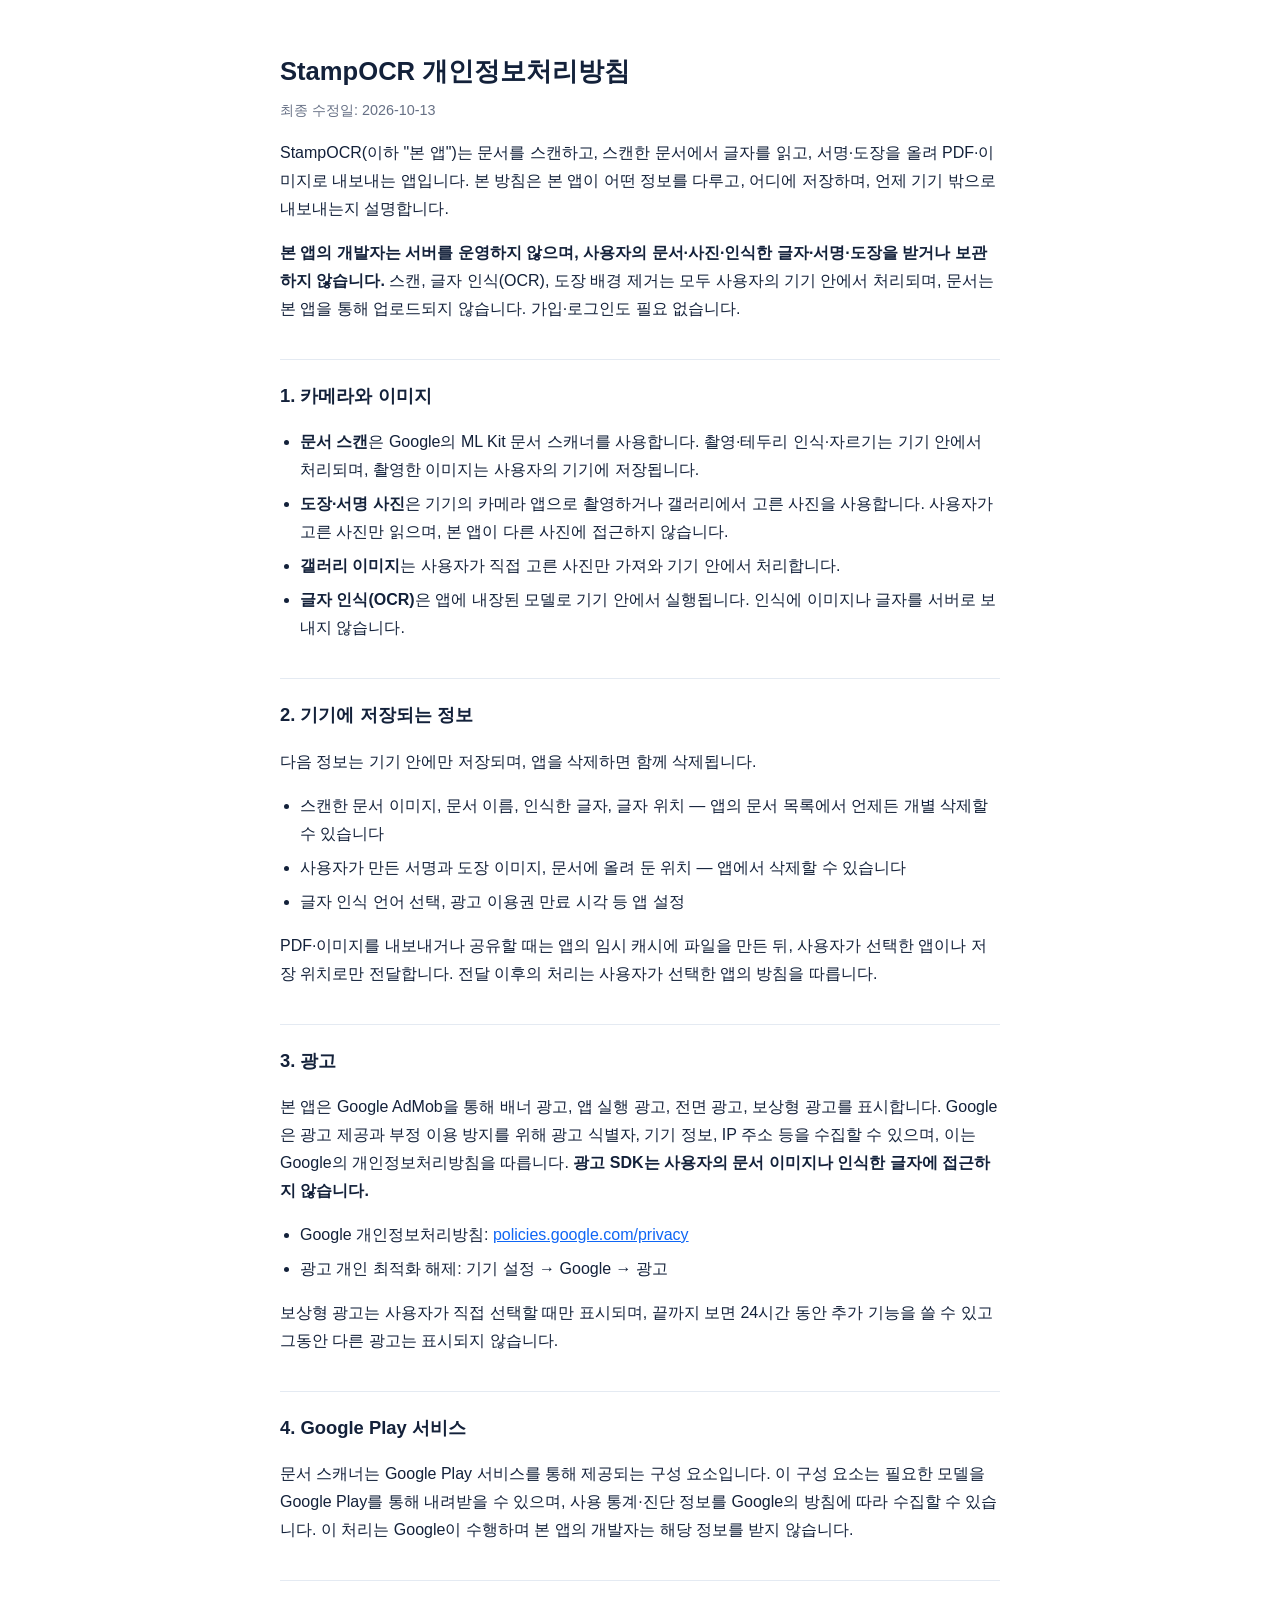
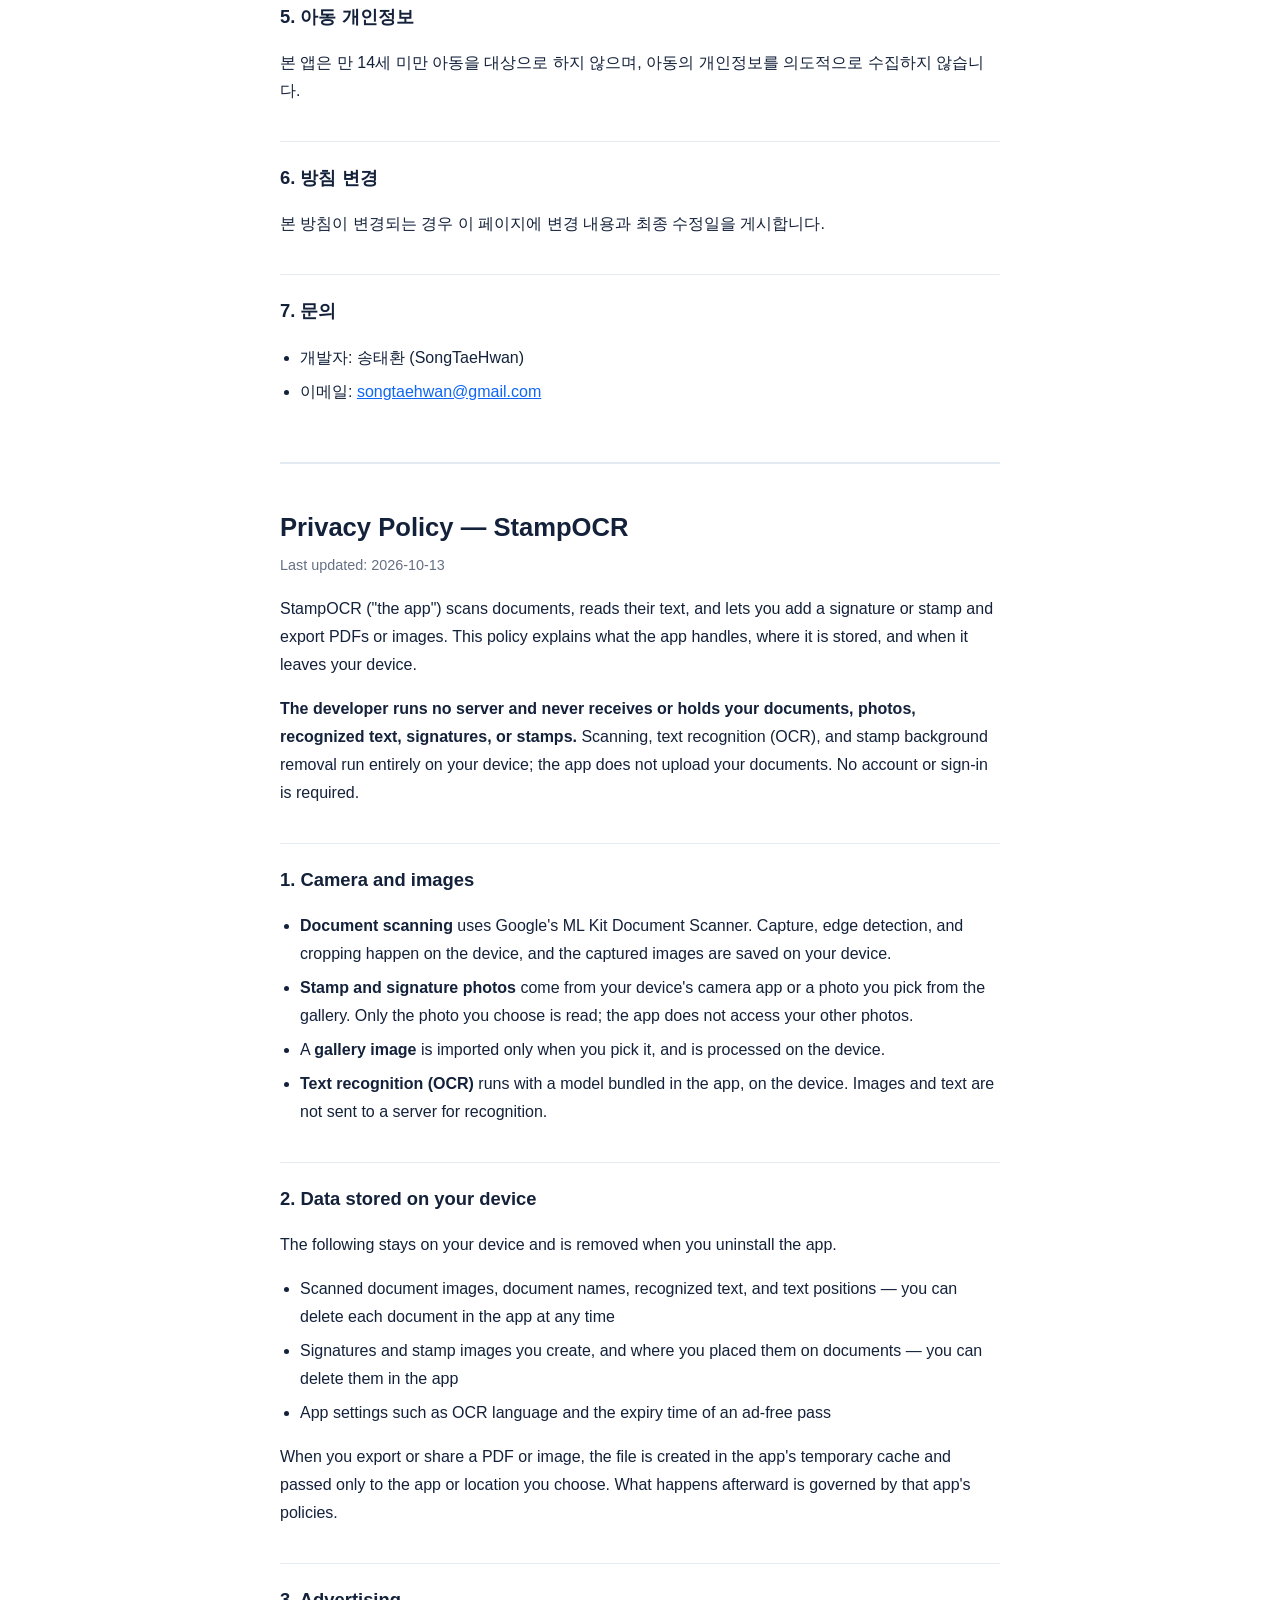
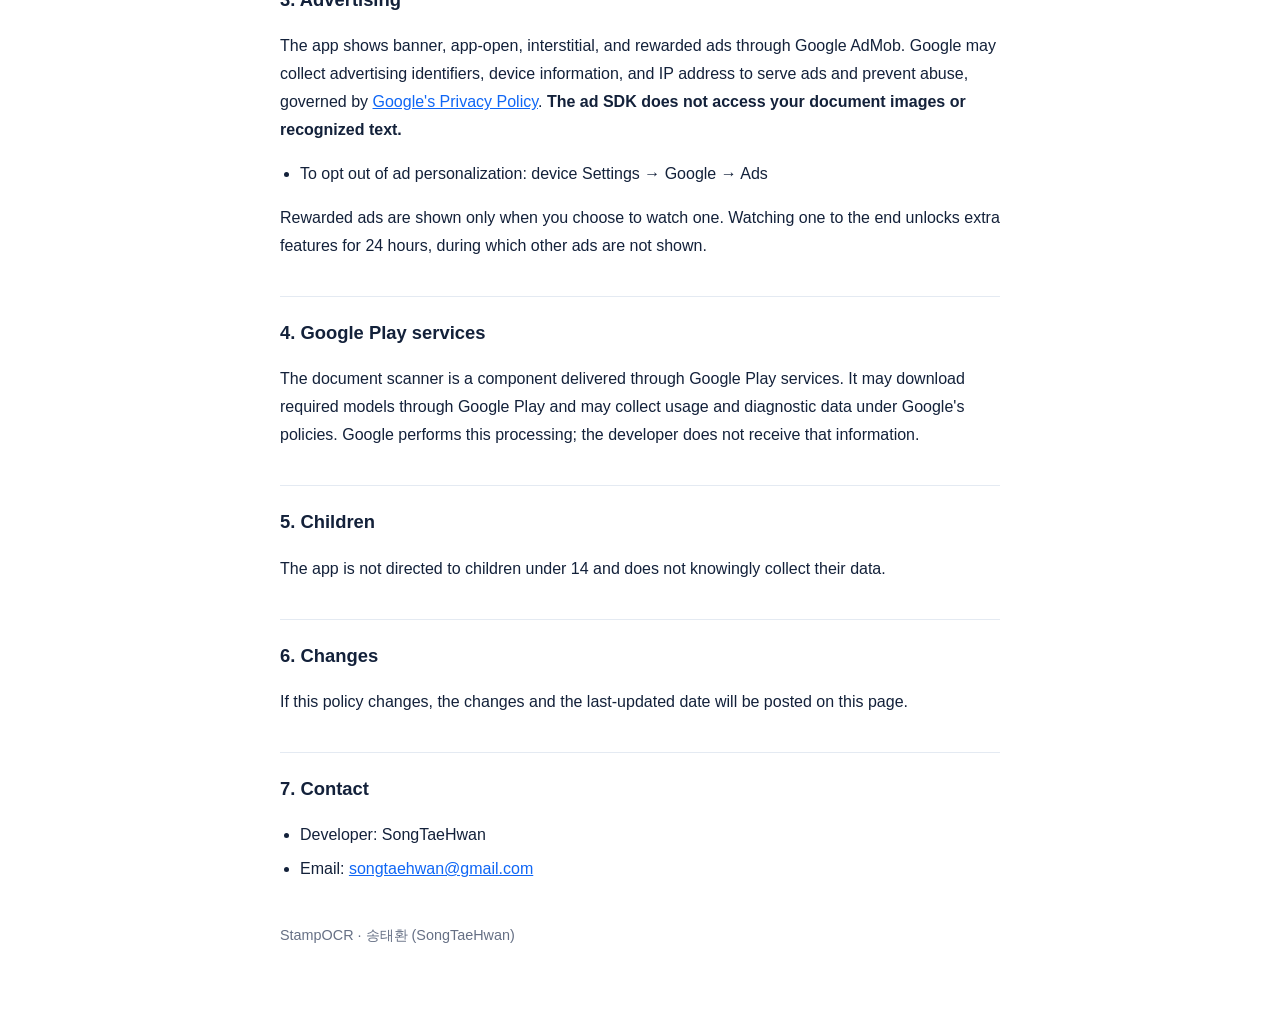
==== privacy.html @ e19a5605 "Add StampOCR public pages: index, privacy policy, stylesheet, Pages deploy workflow Co-Authored-By: " ====
<!DOCTYPE html>
<!-- 현재 앱(v0.9.x) 기능 기준. 인앱 결제(광고 제거), Google Drive 백업, OCR 추가 언어 내려받기 등을 앱에 넣으면 해당 항목을 추가하고 최종 수정일을 고칠 것. -->
<html lang="ko">
<head>
<meta charset="utf-8">
<meta name="viewport" content="width=device-width, initial-scale=1">
<title>StampOCR · 개인정보처리방침</title>
<style>
  :root { color-scheme: light; }
  body {
    margin: 0 auto; padding: 32px 20px 64px; max-width: 720px;
    font-family: -apple-system, "Segoe UI", "Noto Sans KR", sans-serif;
    line-height: 1.75; color: #13213a; background: #fff;
  }
  h1 { font-size: 1.6rem; margin-bottom: 4px; }
  h2 { font-size: 1.15rem; margin-top: 36px; border-top: 1px solid #e4eaf2; padding-top: 20px; }
  .updated { color: #667085; font-size: .9rem; margin-top: 0; }
  ul { padding-left: 20px; }
  li { margin: 6px 0; }
  a { color: #0f66f5; }
  .lang { margin-top: 56px; border-top: 2px solid #e4eaf2; padding-top: 24px; }
  footer { margin-top: 40px; color: #667085; font-size: .9rem; }
</style>
</head>
<body>

<h1>StampOCR 개인정보처리방침</h1>
<p class="updated">최종 수정일: 2026-10-13</p>

<p>
  StampOCR(이하 &quot;본 앱&quot;)는 문서를 스캔하고, 스캔한 문서에서 글자를 읽고, 서명·도장을 올려
  PDF·이미지로 내보내는 앱입니다. 본 방침은 본 앱이 어떤 정보를 다루고, 어디에 저장하며,
  언제 기기 밖으로 내보내는지 설명합니다.
</p>

<p>
  <strong>본 앱의 개발자는 서버를 운영하지 않으며, 사용자의 문서·사진·인식한 글자·서명·도장을 받거나 보관하지 않습니다.</strong>
  스캔, 글자 인식(OCR), 도장 배경 제거는 모두 사용자의 기기 안에서 처리되며, 문서는 본 앱을 통해 업로드되지 않습니다.
  가입·로그인도 필요 없습니다.
</p>

<h2>1. 카메라와 이미지</h2>
<ul>
  <li>
    <strong>문서 스캔</strong>은 Google의 ML Kit 문서 스캐너를 사용합니다. 촬영·테두리 인식·자르기는
    기기 안에서 처리되며, 촬영한 이미지는 사용자의 기기에 저장됩니다.
  </li>
  <li>
    <strong>도장·서명 사진</strong>은 기기의 카메라 앱으로 촬영하거나 갤러리에서 고른 사진을 사용합니다.
    사용자가 고른 사진만 읽으며, 본 앱이 다른 사진에 접근하지 않습니다.
  </li>
  <li>
    <strong>갤러리 이미지</strong>는 사용자가 직접 고른 사진만 가져와 기기 안에서 처리합니다.
  </li>
  <li>
    <strong>글자 인식(OCR)</strong>은 앱에 내장된 모델로 기기 안에서 실행됩니다.
    인식에 이미지나 글자를 서버로 보내지 않습니다.
  </li>
</ul>

<h2>2. 기기에 저장되는 정보</h2>
<p>다음 정보는 기기 안에만 저장되며, 앱을 삭제하면 함께 삭제됩니다.</p>
<ul>
  <li>스캔한 문서 이미지, 문서 이름, 인식한 글자, 글자 위치 — 앱의 문서 목록에서 언제든 개별 삭제할 수 있습니다</li>
  <li>사용자가 만든 서명과 도장 이미지, 문서에 올려 둔 위치 — 앱에서 삭제할 수 있습니다</li>
  <li>글자 인식 언어 선택, 광고 이용권 만료 시각 등 앱 설정</li>
</ul>
<p>
  PDF·이미지를 내보내거나 공유할 때는 앱의 임시 캐시에 파일을 만든 뒤, 사용자가 선택한 앱이나 저장 위치로만
  전달합니다. 전달 이후의 처리는 사용자가 선택한 앱의 방침을 따릅니다.
</p>

<h2>3. 광고</h2>
<p>
  본 앱은 Google AdMob을 통해 배너 광고, 앱 실행 광고, 전면 광고, 보상형 광고를 표시합니다.
  Google은 광고 제공과 부정 이용 방지를 위해 광고 식별자, 기기 정보, IP 주소 등을 수집할 수 있으며,
  이는 Google의 개인정보처리방침을 따릅니다. <strong>광고 SDK는 사용자의 문서 이미지나 인식한 글자에 접근하지 않습니다.</strong>
</p>
<ul>
  <li>Google 개인정보처리방침: <a href="https://policies.google.com/privacy">policies.google.com/privacy</a></li>
  <li>광고 개인 최적화 해제: 기기 설정 → Google → 광고</li>
</ul>
<p>
  보상형 광고는 사용자가 직접 선택할 때만 표시되며, 끝까지 보면 24시간 동안 추가 기능을 쓸 수 있고
  그동안 다른 광고는 표시되지 않습니다.
</p>

<h2>4. Google Play 서비스</h2>
<p>
  문서 스캐너는 Google Play 서비스를 통해 제공되는 구성 요소입니다. 이 구성 요소는 필요한 모델을 Google Play를 통해
  내려받을 수 있으며, 사용 통계·진단 정보를 Google의 방침에 따라 수집할 수 있습니다.
  이 처리는 Google이 수행하며 본 앱의 개발자는 해당 정보를 받지 않습니다.
</p>

<h2>5. 아동 개인정보</h2>
<p>
  본 앱은 만 14세 미만 아동을 대상으로 하지 않으며, 아동의 개인정보를 의도적으로 수집하지 않습니다.
</p>

<h2>6. 방침 변경</h2>
<p>본 방침이 변경되는 경우 이 페이지에 변경 내용과 최종 수정일을 게시합니다.</p>

<h2>7. 문의</h2>
<ul>
  <li>개발자: 송태환 (SongTaeHwan)</li>
  <li>이메일: <a href="mailto:songtaehwan@gmail.com">songtaehwan@gmail.com</a></li>
</ul>

<div class="lang" lang="en">
  <h1>Privacy Policy — StampOCR</h1>
  <p class="updated">Last updated: 2026-10-13</p>

  <p>
    StampOCR (&quot;the app&quot;) scans documents, reads their text, and lets you add a signature
    or stamp and export PDFs or images. This policy explains what the app handles, where it is stored,
    and when it leaves your device.
  </p>

  <p>
    <strong>The developer runs no server and never receives or holds your documents, photos, recognized text, signatures, or stamps.</strong>
    Scanning, text recognition (OCR), and stamp background removal run entirely on your device; the app does not
    upload your documents. No account or sign-in is required.
  </p>

  <h2>1. Camera and images</h2>
  <ul>
    <li>
      <strong>Document scanning</strong> uses Google&#39;s ML Kit Document Scanner. Capture, edge detection,
      and cropping happen on the device, and the captured images are saved on your device.
    </li>
    <li>
      <strong>Stamp and signature photos</strong> come from your device&#39;s camera app or a photo you pick from the gallery.
      Only the photo you choose is read; the app does not access your other photos.
    </li>
    <li>
      A <strong>gallery image</strong> is imported only when you pick it, and is processed on the device.
    </li>
    <li>
      <strong>Text recognition (OCR)</strong> runs with a model bundled in the app, on the device.
      Images and text are not sent to a server for recognition.
    </li>
  </ul>

  <h2>2. Data stored on your device</h2>
  <p>The following stays on your device and is removed when you uninstall the app.</p>
  <ul>
    <li>Scanned document images, document names, recognized text, and text positions — you can delete each document in the app at any time</li>
    <li>Signatures and stamp images you create, and where you placed them on documents — you can delete them in the app</li>
    <li>App settings such as OCR language and the expiry time of an ad-free pass</li>
  </ul>
  <p>
    When you export or share a PDF or image, the file is created in the app&#39;s temporary cache and passed only to
    the app or location you choose. What happens afterward is governed by that app&#39;s policies.
  </p>

  <h2>3. Advertising</h2>
  <p>
    The app shows banner, app-open, interstitial, and rewarded ads through Google AdMob. Google may collect
    advertising identifiers, device information, and IP address to serve ads and prevent abuse, governed by
    <a href="https://policies.google.com/privacy">Google&#39;s Privacy Policy</a>.
    <strong>The ad SDK does not access your document images or recognized text.</strong>
  </p>
  <ul>
    <li>To opt out of ad personalization: device Settings → Google → Ads</li>
  </ul>
  <p>
    Rewarded ads are shown only when you choose to watch one. Watching one to the end unlocks extra features
    for 24 hours, during which other ads are not shown.
  </p>

  <h2>4. Google Play services</h2>
  <p>
    The document scanner is a component delivered through Google Play services. It may download required models
    through Google Play and may collect usage and diagnostic data under Google&#39;s policies.
    Google performs this processing; the developer does not receive that information.
  </p>

  <h2>5. Children</h2>
  <p>The app is not directed to children under 14 and does not knowingly collect their data.</p>

  <h2>6. Changes</h2>
  <p>If this policy changes, the changes and the last-updated date will be posted on this page.</p>

  <h2>7. Contact</h2>
  <ul>
    <li>Developer: SongTaeHwan</li>
    <li>Email: <a href="mailto:songtaehwan@gmail.com">songtaehwan@gmail.com</a></li>
  </ul>
</div>

<footer>StampOCR · 송태환 (SongTaeHwan)</footer>

</body>
</html>
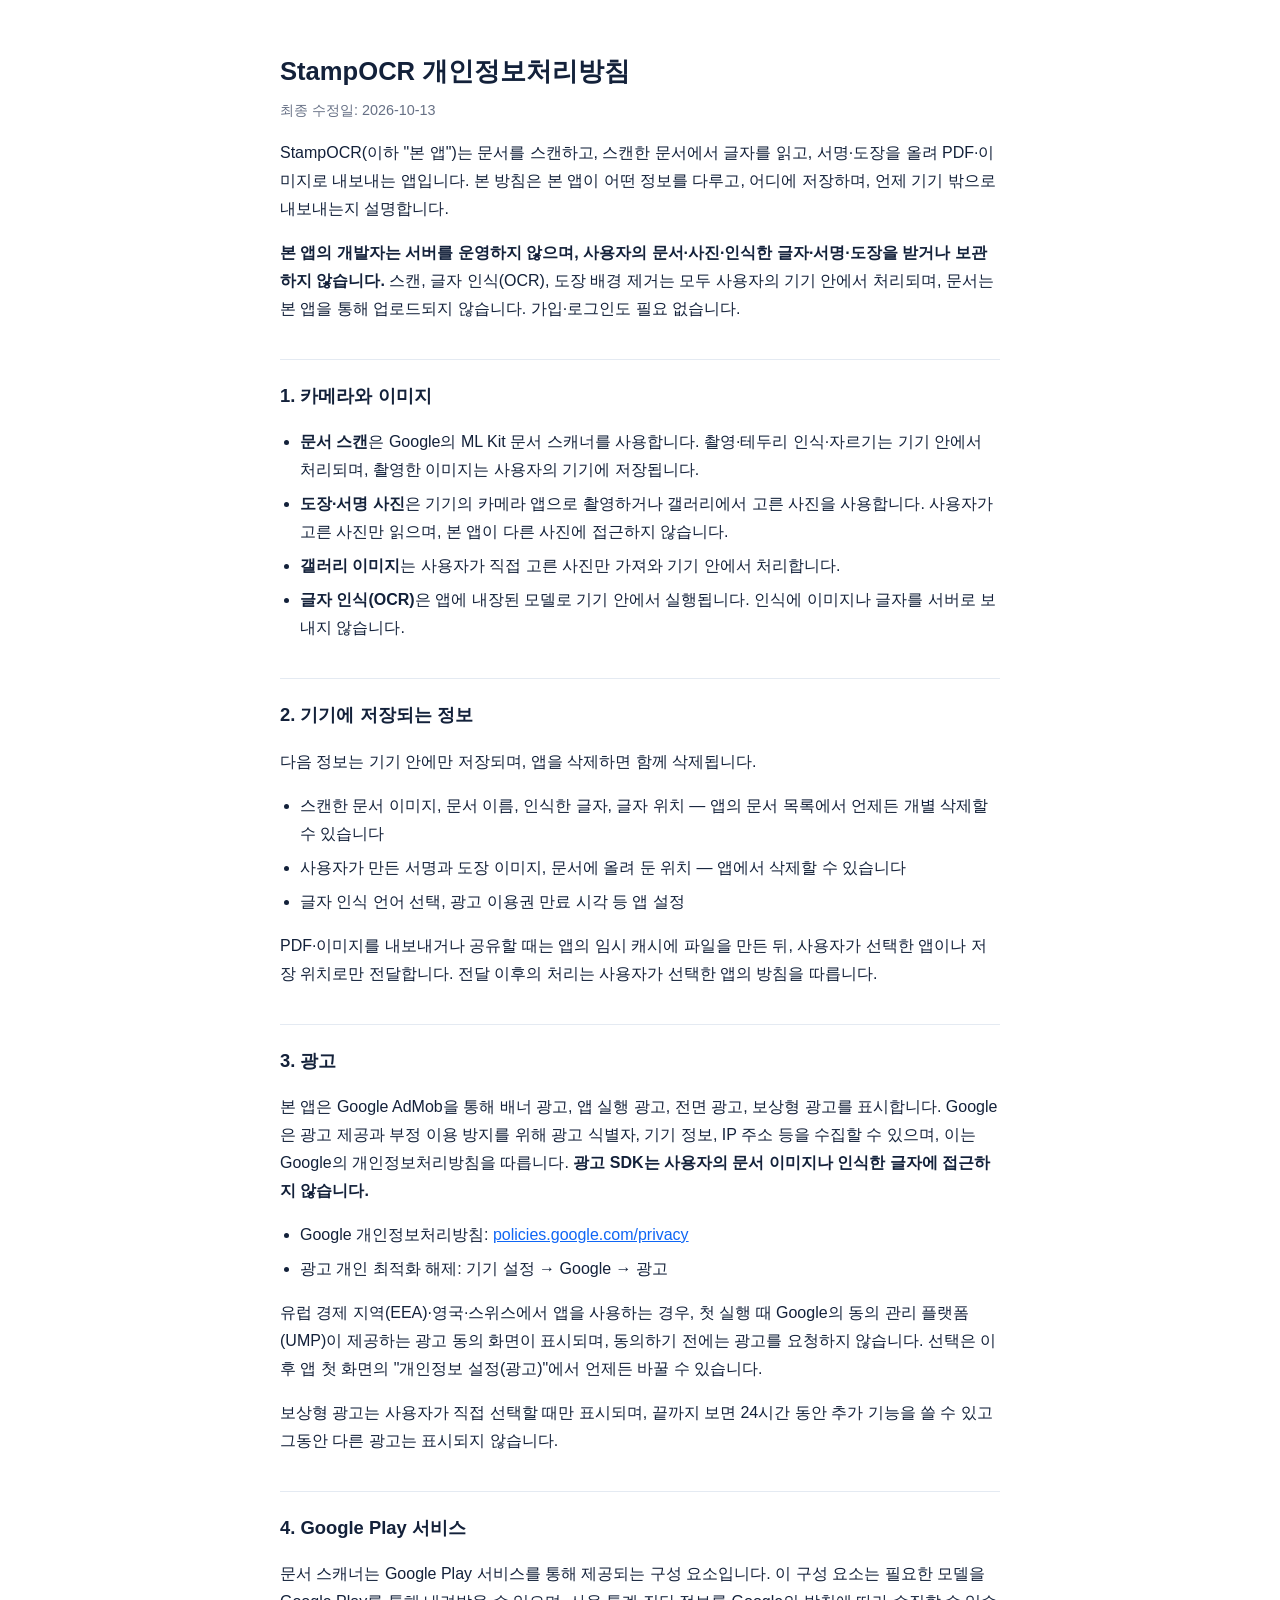
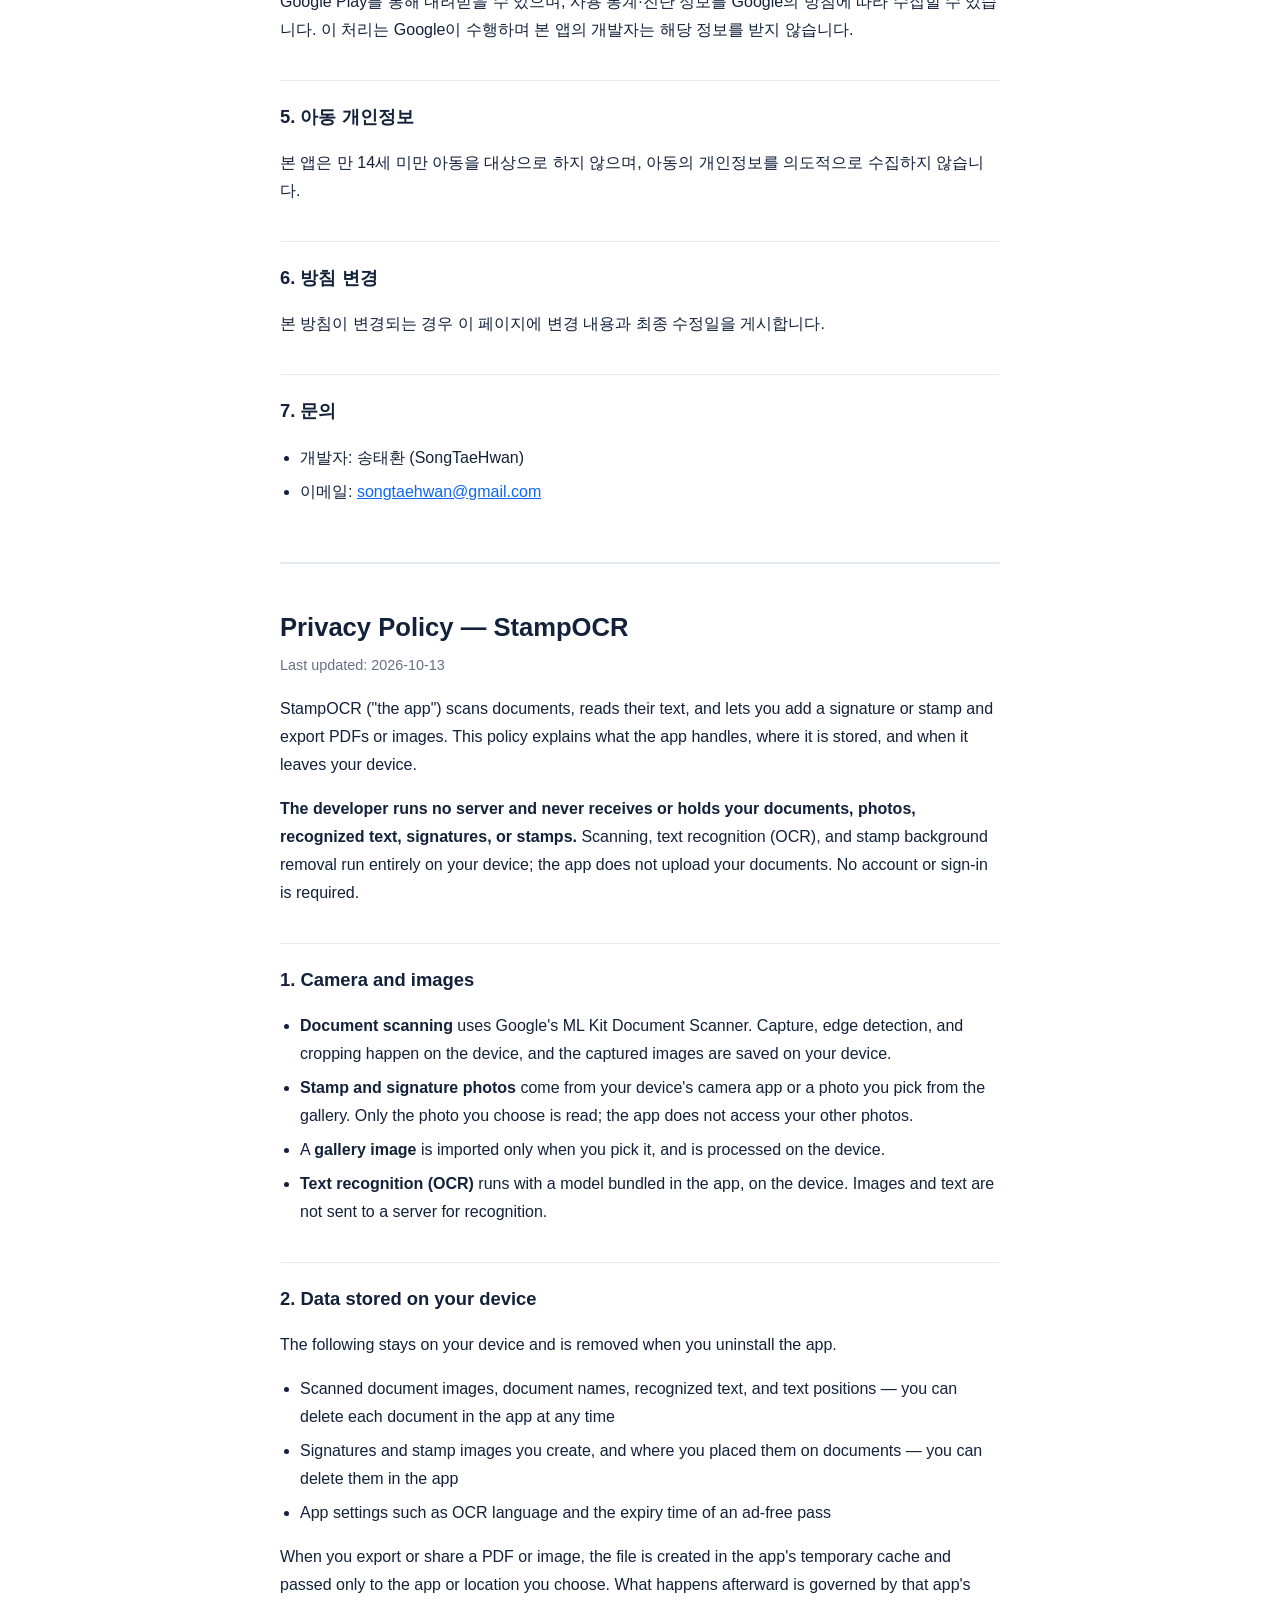
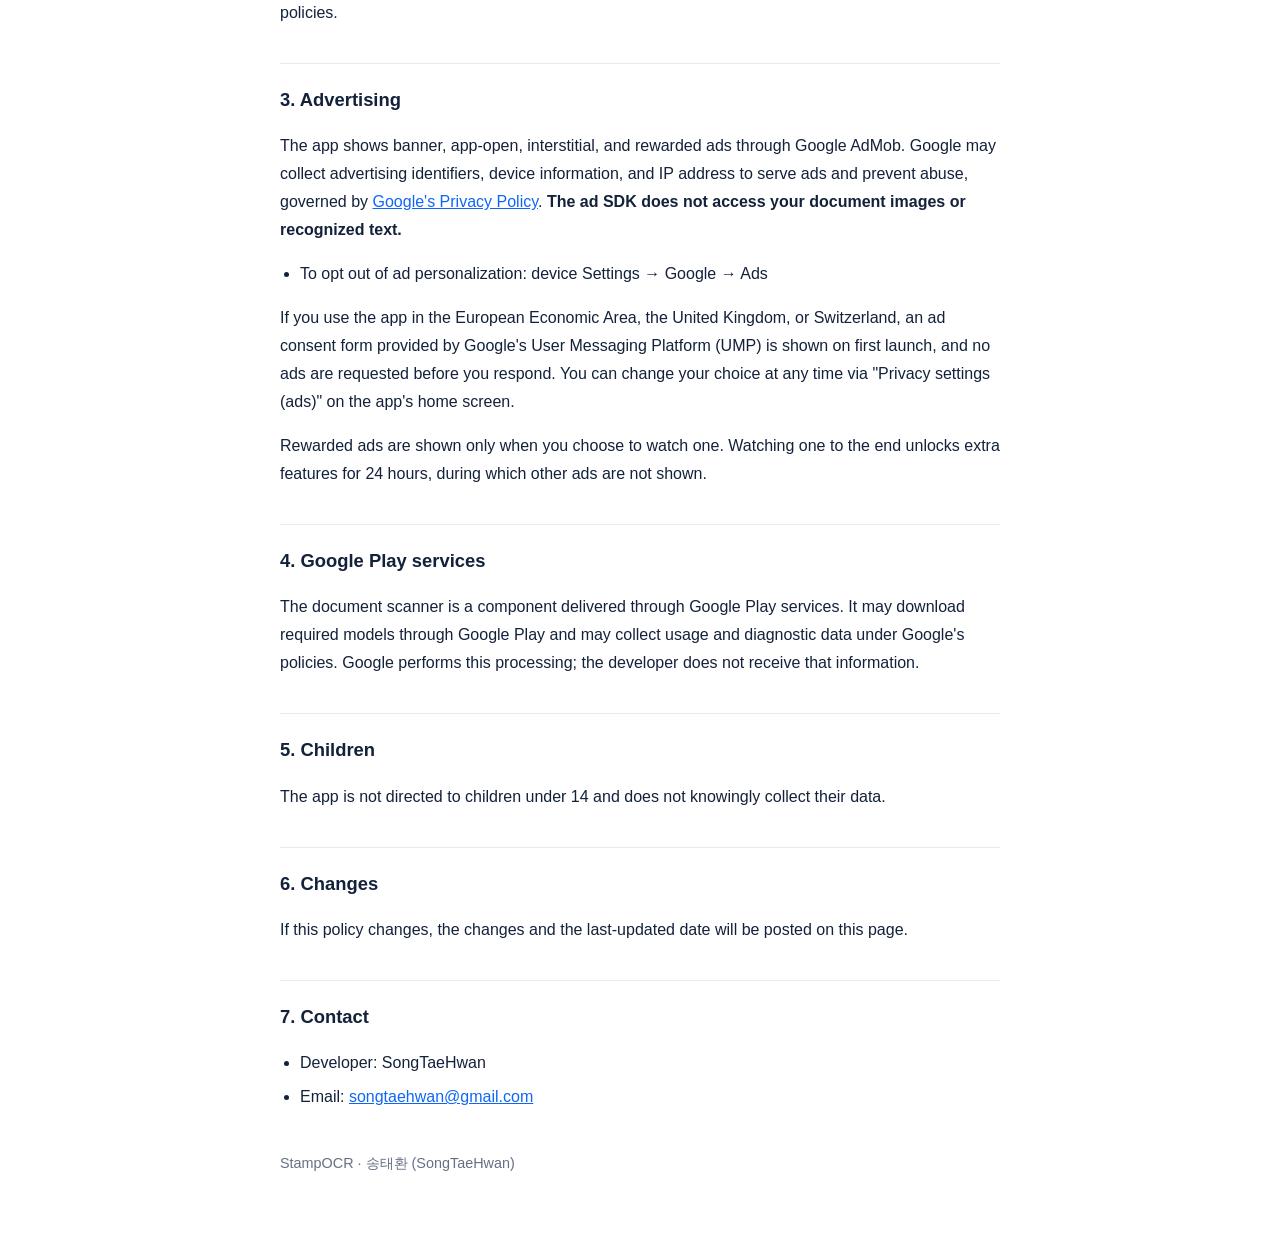
==== commit c1b08c39: "Privacy policy: add EEA/UK/CH ad consent (UMP) paragraph Co-Authored-By: Claude Sonnet 5.5 <noreply@" ====
--- a/privacy.html
+++ b/privacy.html
@@ -81,6 +81,11 @@
   <li>광고 개인 최적화 해제: 기기 설정 → Google → 광고</li>
 </ul>
 <p>
+  유럽 경제 지역(EEA)·영국·스위스에서 앱을 사용하는 경우, 첫 실행 때 Google의 동의 관리 플랫폼(UMP)이 제공하는
+  광고 동의 화면이 표시되며, 동의하기 전에는 광고를 요청하지 않습니다. 선택은 이후 앱 첫 화면의
+  &quot;개인정보 설정(광고)&quot;에서 언제든 바꿀 수 있습니다.
+</p>
+<p>
   보상형 광고는 사용자가 직접 선택할 때만 표시되며, 끝까지 보면 24시간 동안 추가 기능을 쓸 수 있고
   그동안 다른 광고는 표시되지 않습니다.
 </p>
@@ -164,6 +169,11 @@
     <li>To opt out of ad personalization: device Settings → Google → Ads</li>
   </ul>
   <p>
+    If you use the app in the European Economic Area, the United Kingdom, or Switzerland, an ad consent form provided by
+    Google&#39;s User Messaging Platform (UMP) is shown on first launch, and no ads are requested before you respond.
+    You can change your choice at any time via &quot;Privacy settings (ads)&quot; on the app&#39;s home screen.
+  </p>
+  <p>
     Rewarded ads are shown only when you choose to watch one. Watching one to the end unlocks extra features
     for 24 hours, during which other ads are not shown.
   </p>
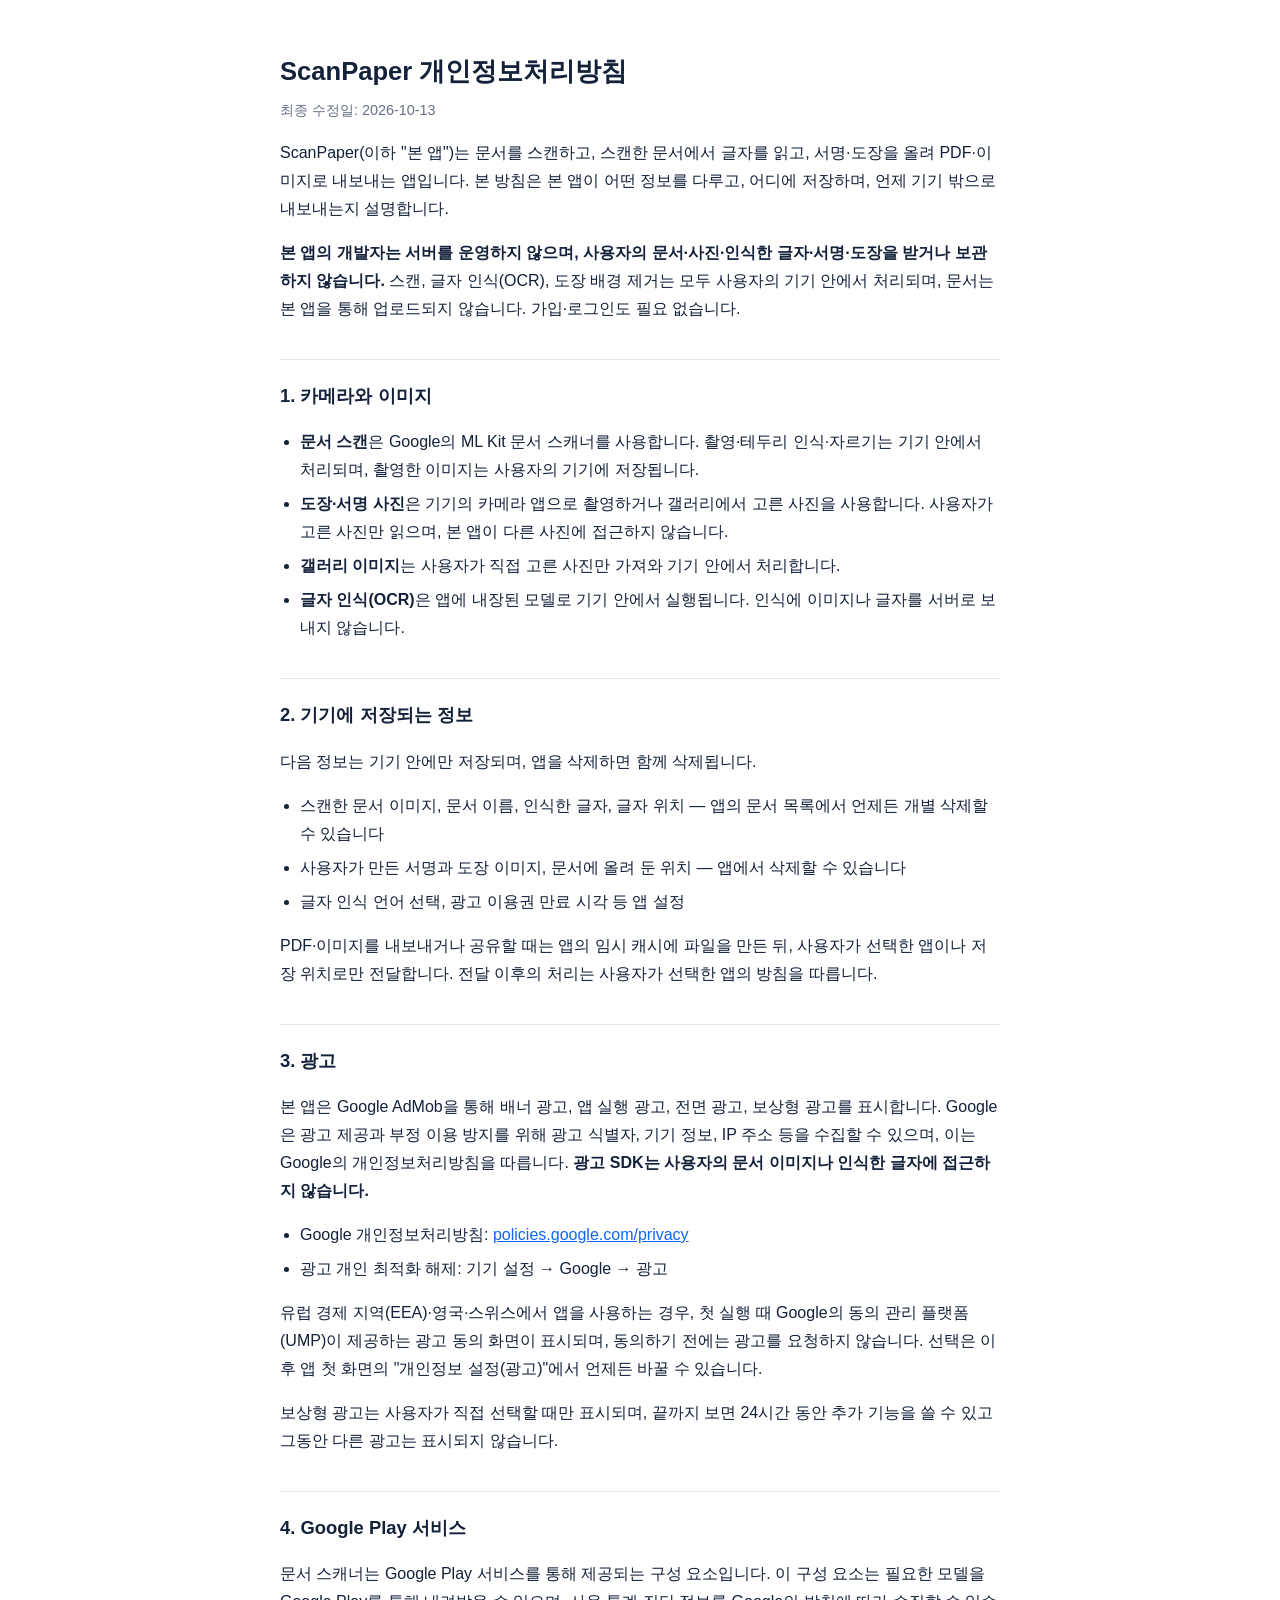
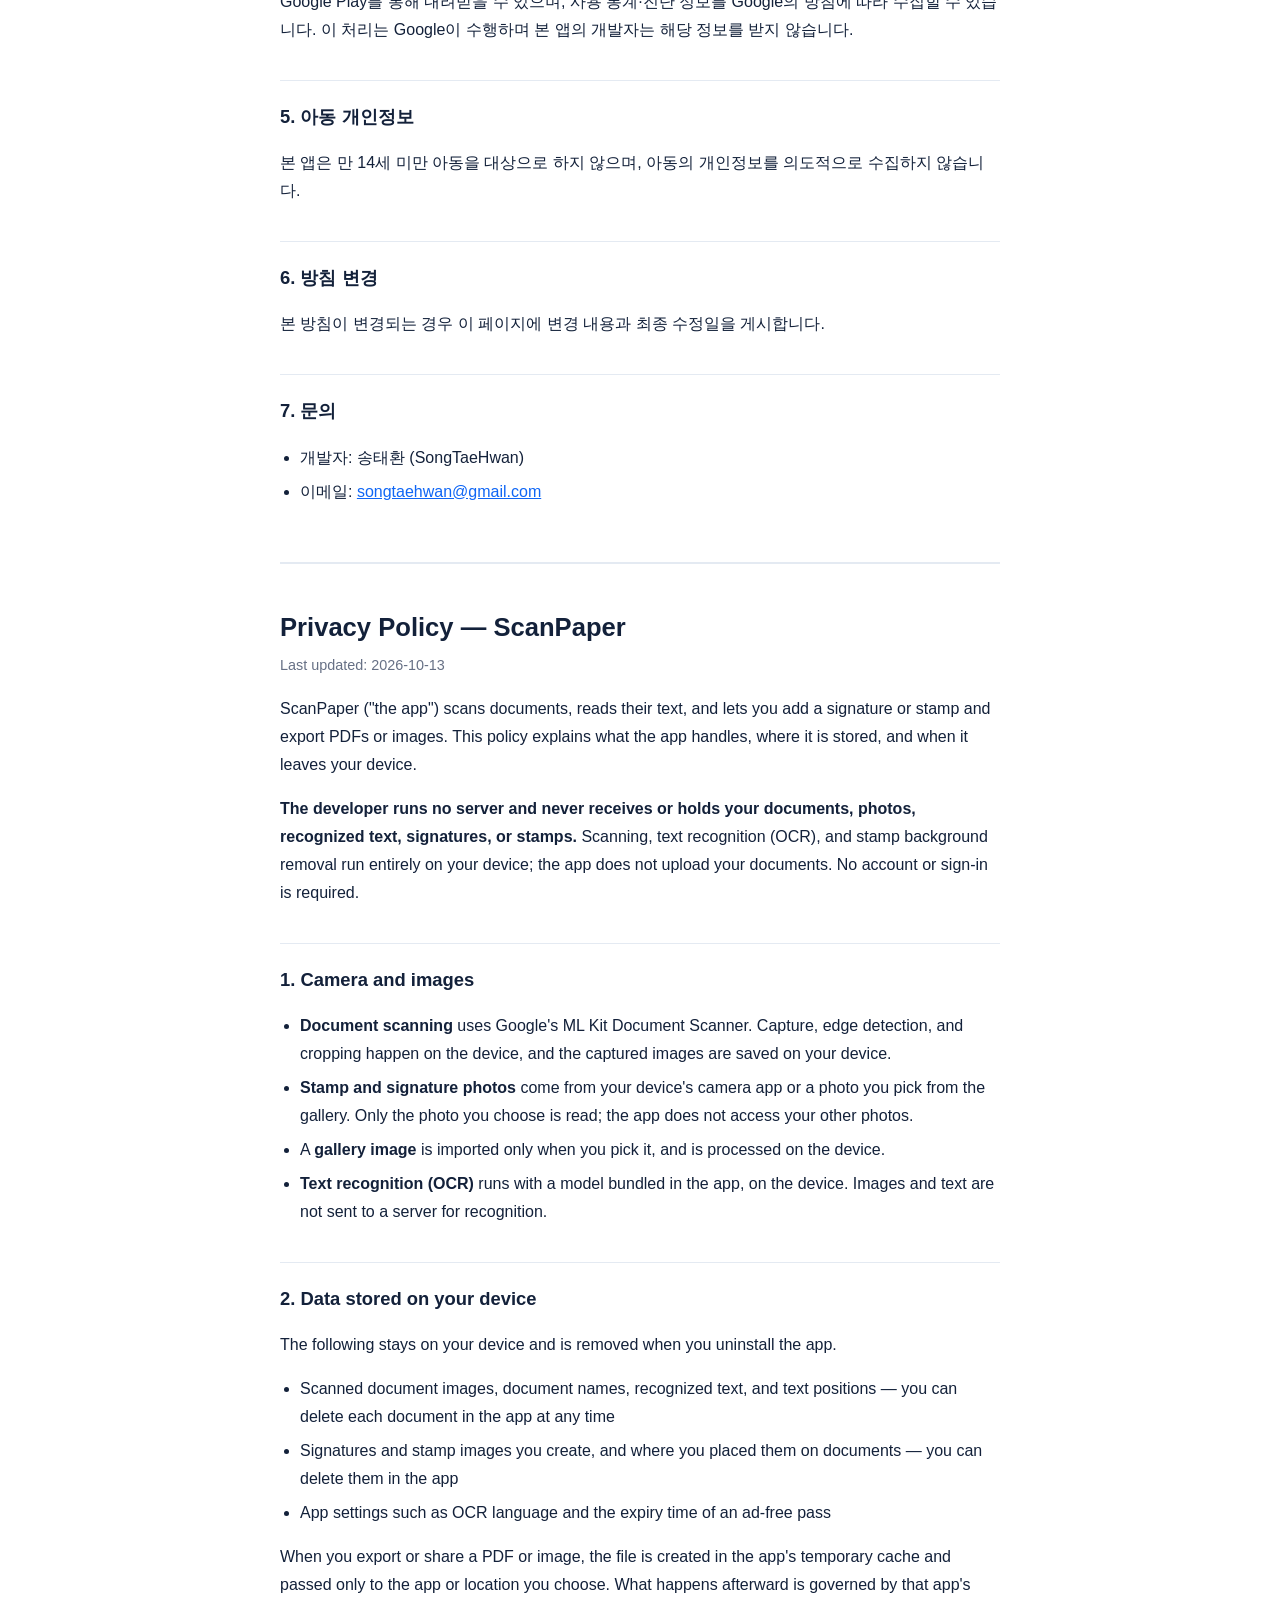
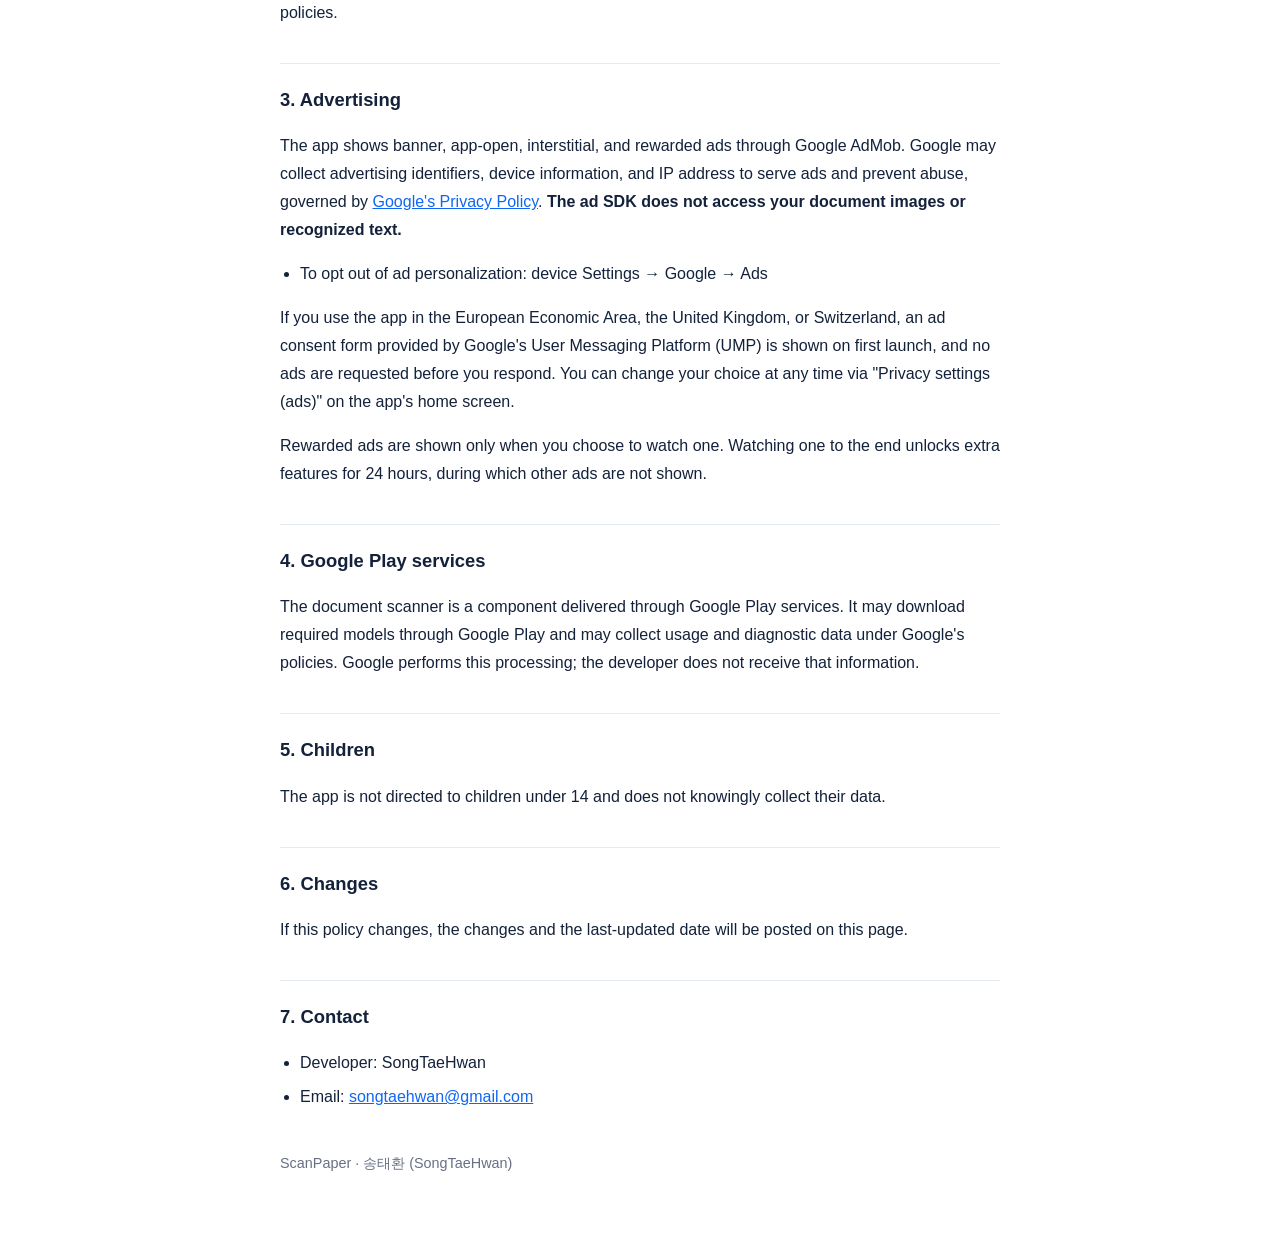
==== commit 43cc4689: "Rename app to ScanPaper in public pages and privacy policy Co-Authored-By: Claude Sonnet 5.5 <norepl" ====
--- a/privacy.html
+++ b/privacy.html
@@ -4,7 +4,7 @@
 <head>
 <meta charset="utf-8">
 <meta name="viewport" content="width=device-width, initial-scale=1">
-<title>StampOCR · 개인정보처리방침</title>
+<title>ScanPaper · 개인정보처리방침</title>
 <style>
   :root { color-scheme: light; }
   body {
@@ -24,11 +24,11 @@
 </head>
 <body>
 
-<h1>StampOCR 개인정보처리방침</h1>
+<h1>ScanPaper 개인정보처리방침</h1>
 <p class="updated">최종 수정일: 2026-10-13</p>
 
 <p>
-  StampOCR(이하 &quot;본 앱&quot;)는 문서를 스캔하고, 스캔한 문서에서 글자를 읽고, 서명·도장을 올려
+  ScanPaper(이하 &quot;본 앱&quot;)는 문서를 스캔하고, 스캔한 문서에서 글자를 읽고, 서명·도장을 올려
   PDF·이미지로 내보내는 앱입니다. 본 방침은 본 앱이 어떤 정보를 다루고, 어디에 저장하며,
   언제 기기 밖으로 내보내는지 설명합니다.
 </p>
@@ -112,11 +112,11 @@
 </ul>
 
 <div class="lang" lang="en">
-  <h1>Privacy Policy — StampOCR</h1>
+  <h1>Privacy Policy — ScanPaper</h1>
   <p class="updated">Last updated: 2026-10-13</p>
 
   <p>
-    StampOCR (&quot;the app&quot;) scans documents, reads their text, and lets you add a signature
+    ScanPaper (&quot;the app&quot;) scans documents, reads their text, and lets you add a signature
     or stamp and export PDFs or images. This policy explains what the app handles, where it is stored,
     and when it leaves your device.
   </p>
@@ -198,7 +198,7 @@
   </ul>
 </div>
 
-<footer>StampOCR · 송태환 (SongTaeHwan)</footer>
+<footer>ScanPaper · 송태환 (SongTaeHwan)</footer>
 
 </body>
 </html>
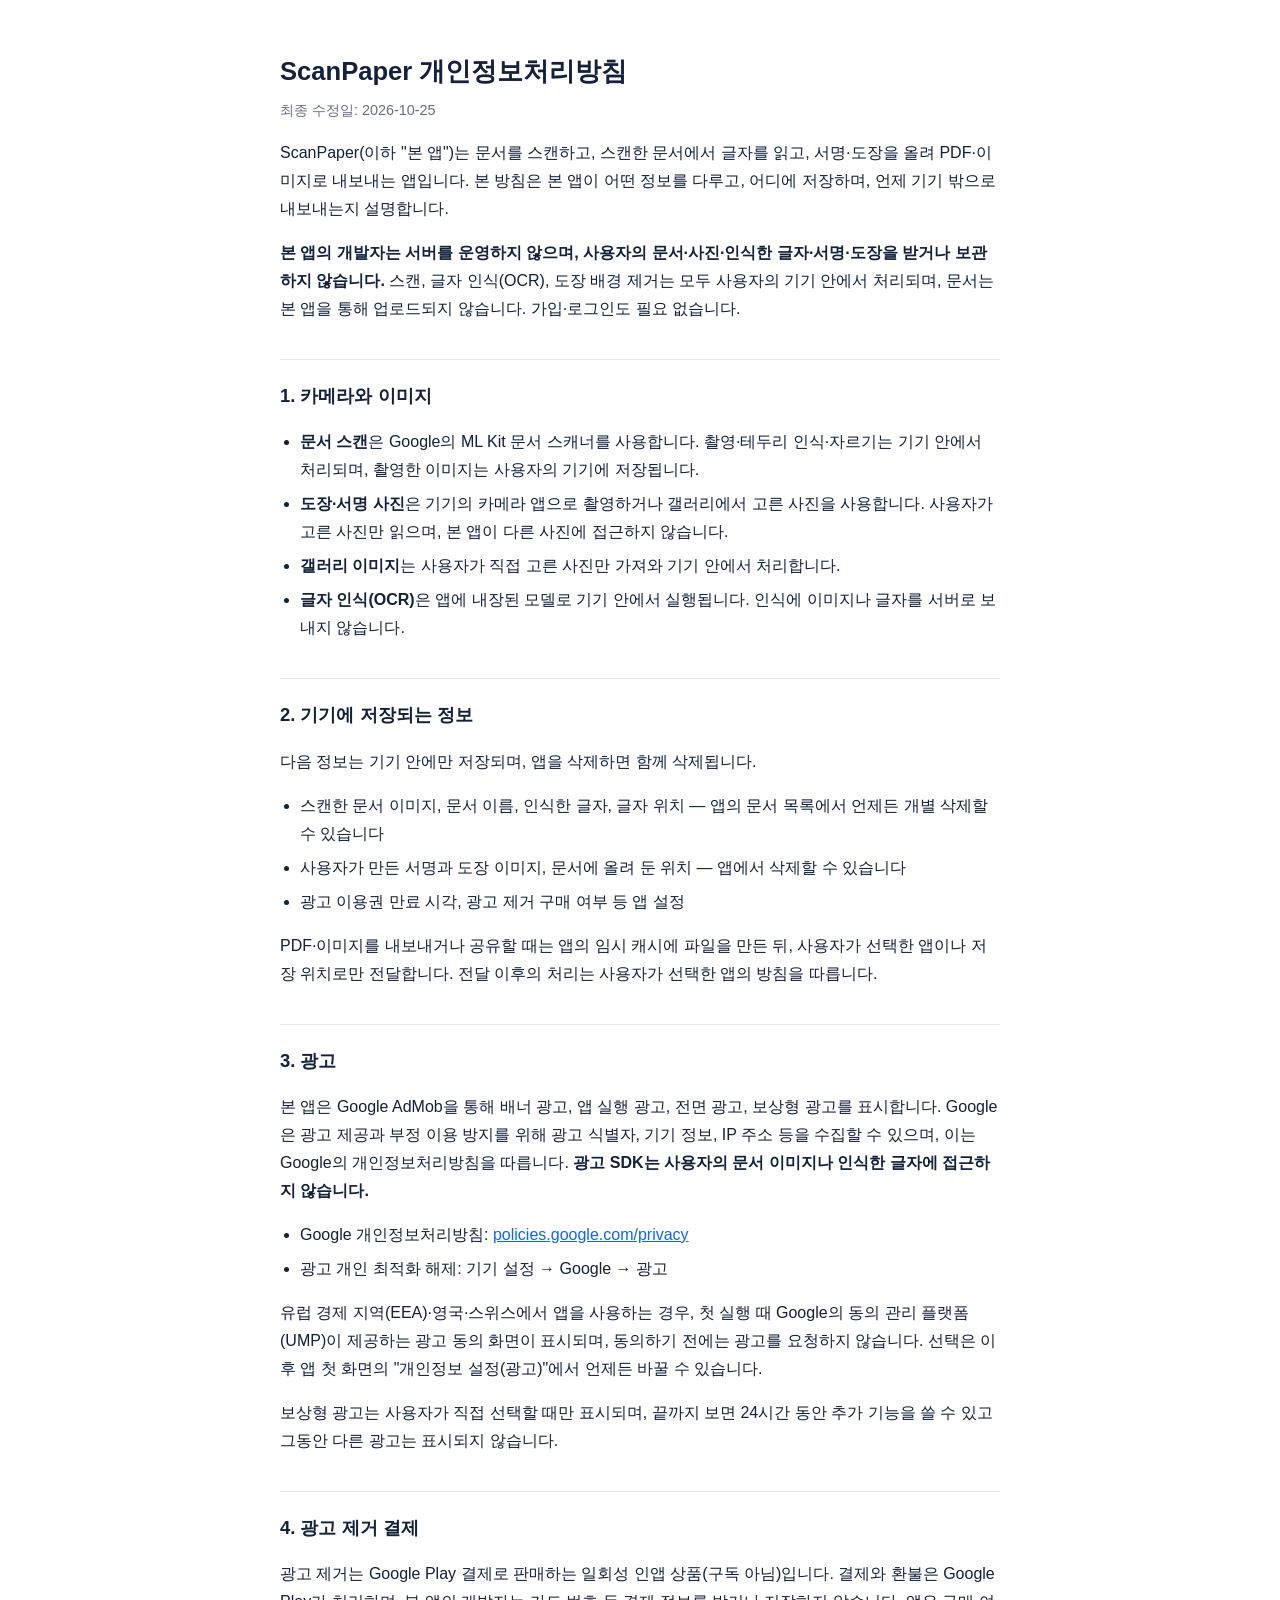
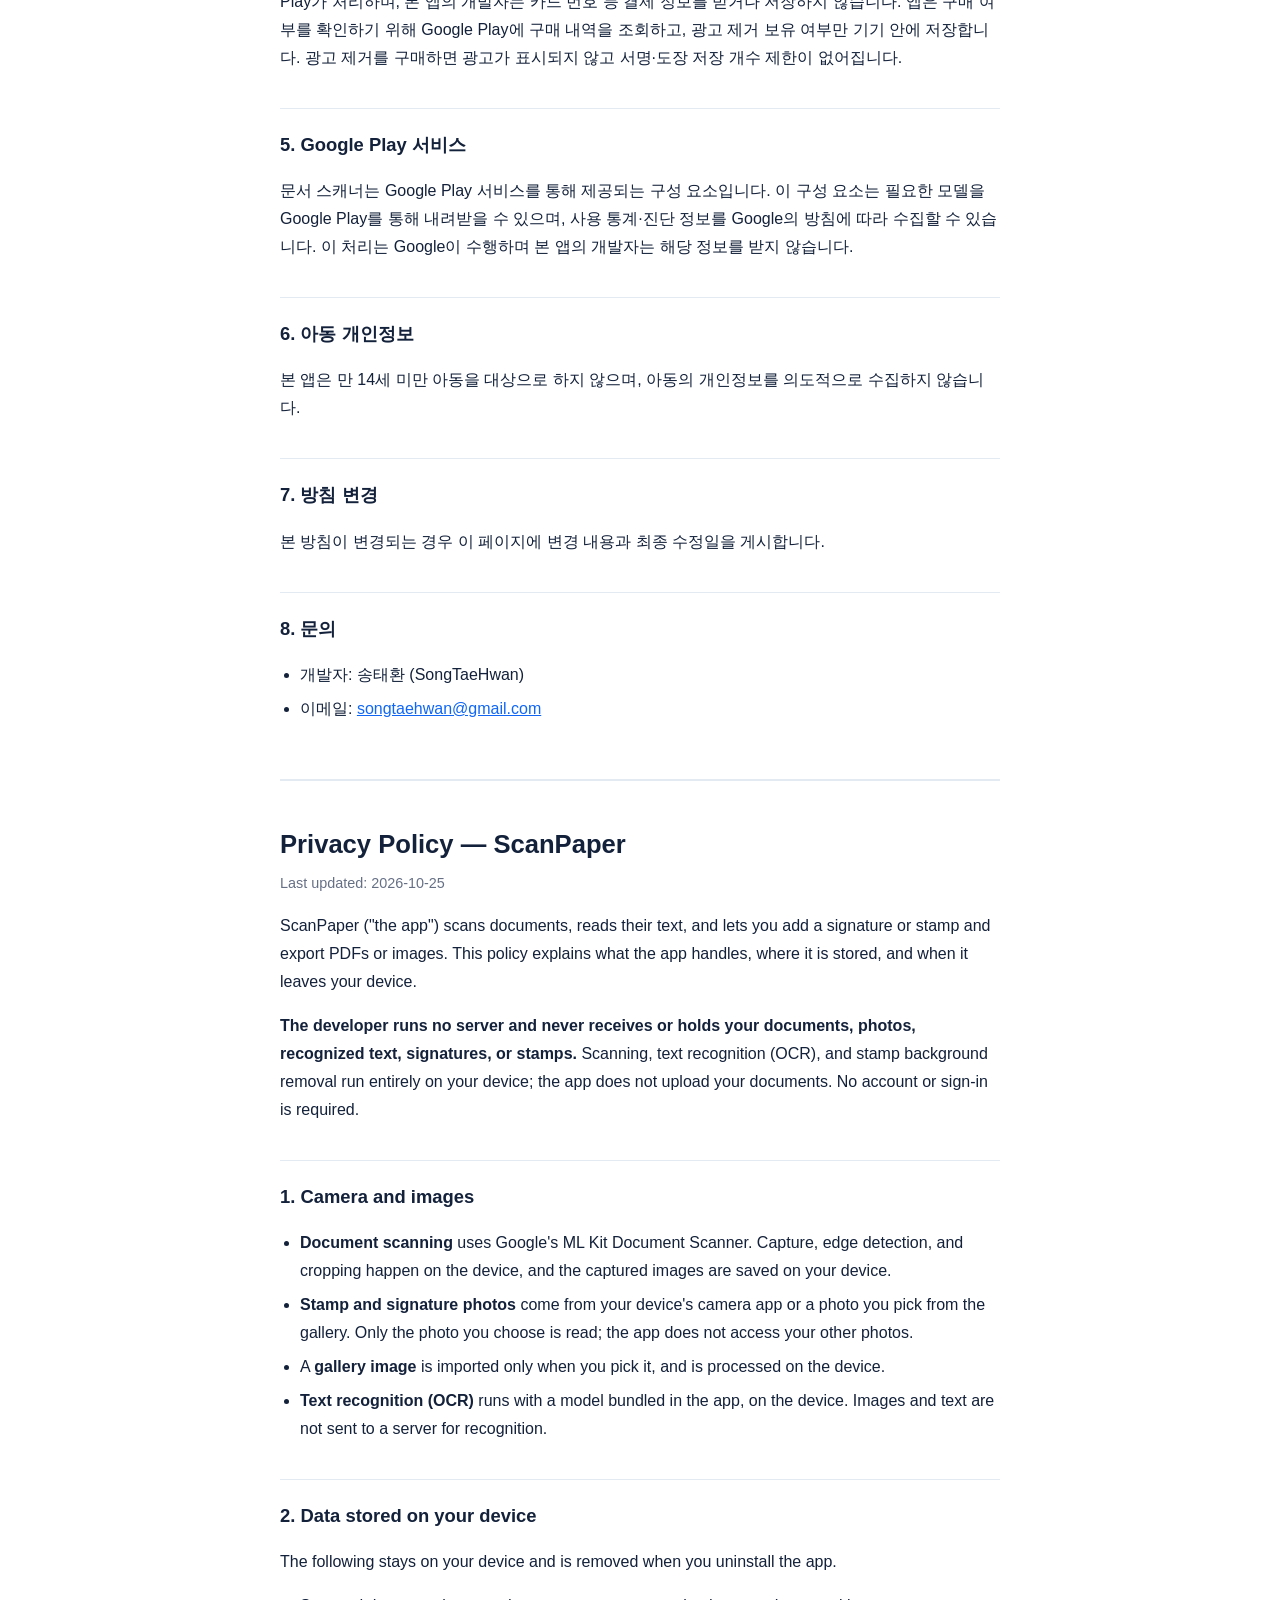
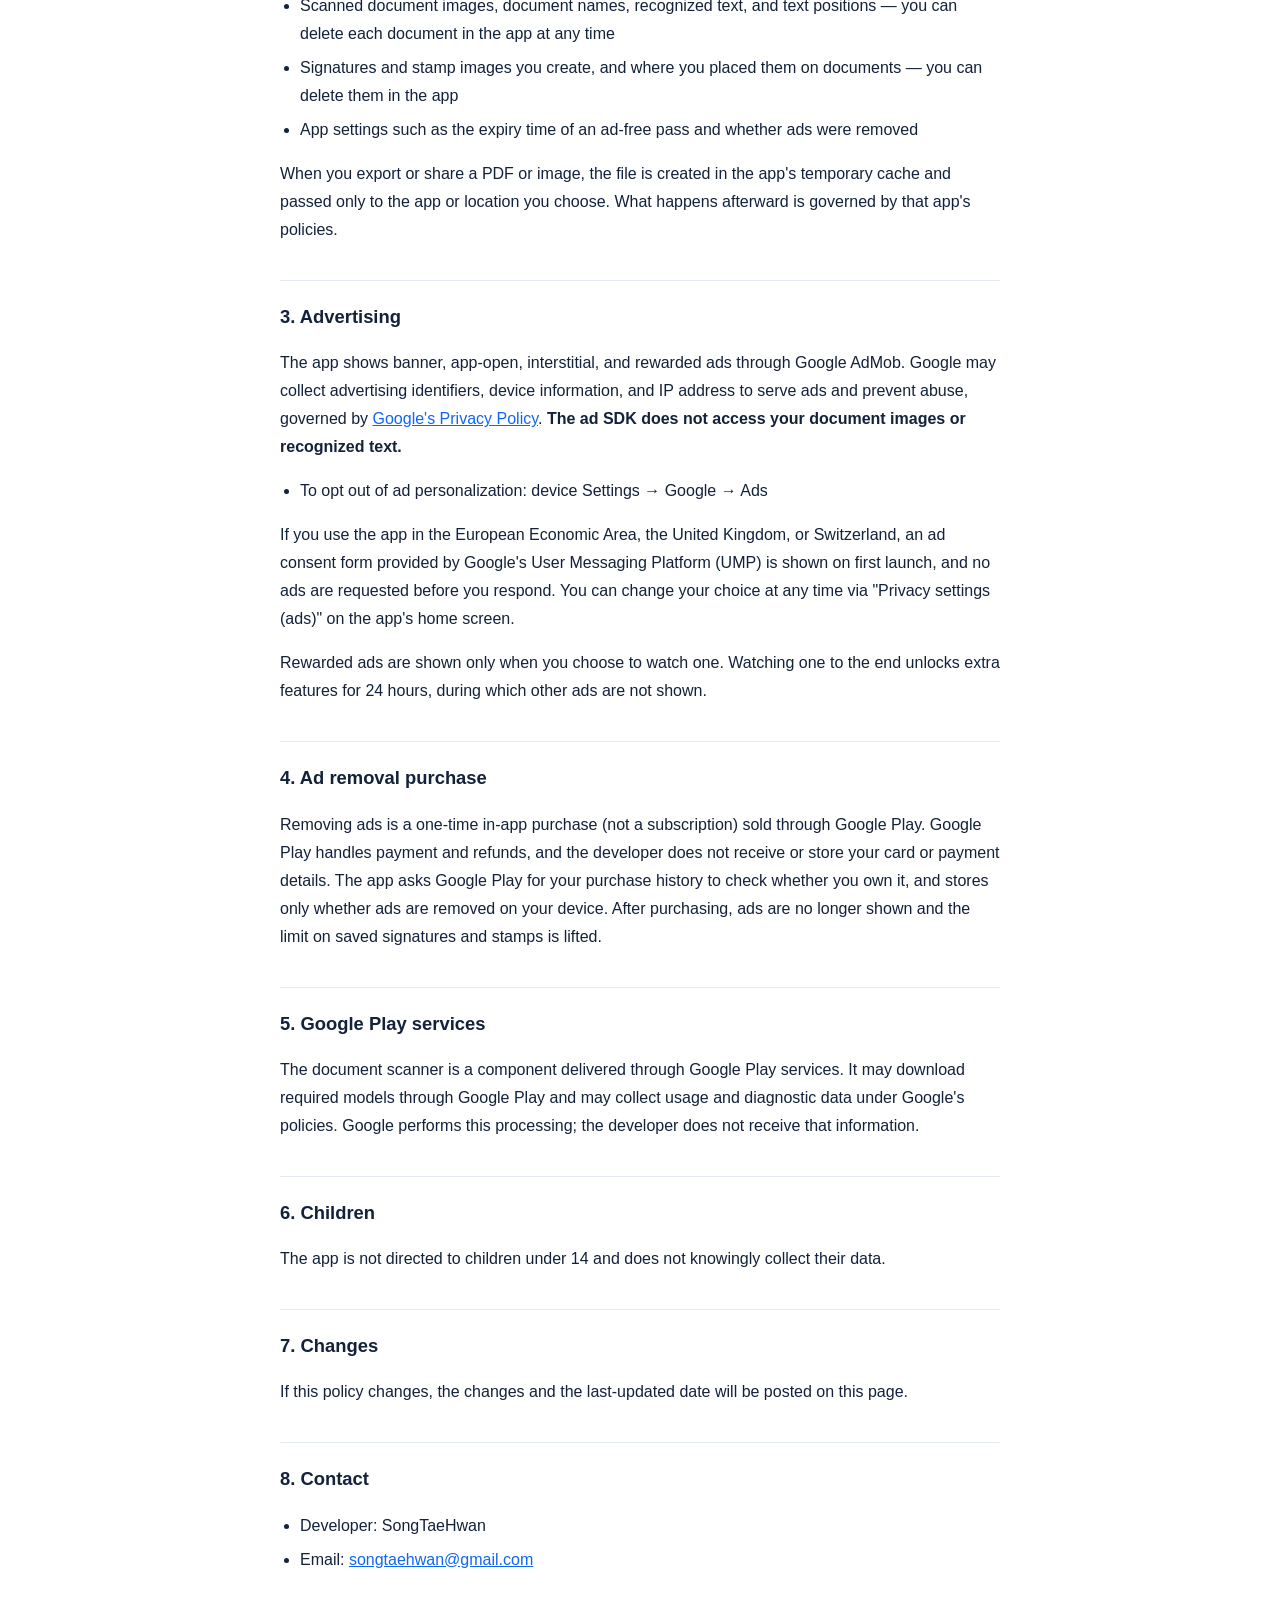
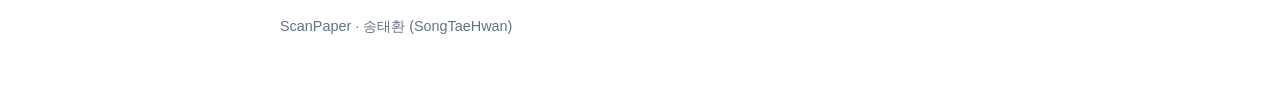
==== commit 6302f98b: "Privacy policy: add ad-removal in-app purchase section, update settings wording Describes the one-ti" ====
--- a/privacy.html
+++ b/privacy.html
@@ -1,5 +1,5 @@
 <!DOCTYPE html>
-<!-- 현재 앱(v0.9.x) 기능 기준. 인앱 결제(광고 제거), Google Drive 백업, OCR 추가 언어 내려받기 등을 앱에 넣으면 해당 항목을 추가하고 최종 수정일을 고칠 것. -->
+<!-- 현재 앱(v0.9.x) 기능 기준(광고 제거 인앱 결제 포함). Google Drive 백업, OCR 추가 언어 내려받기, pro 결제 등을 앱에 넣으면 해당 항목을 추가하고 최종 수정일을 고칠 것. -->
 <html lang="ko">
 <head>
 <meta charset="utf-8">
@@ -25,7 +25,7 @@
 <body>
 
 <h1>ScanPaper 개인정보처리방침</h1>
-<p class="updated">최종 수정일: 2026-10-13</p>
+<p class="updated">최종 수정일: 2026-10-25</p>
 
 <p>
   ScanPaper(이하 &quot;본 앱&quot;)는 문서를 스캔하고, 스캔한 문서에서 글자를 읽고, 서명·도장을 올려
@@ -63,7 +63,7 @@
 <ul>
   <li>스캔한 문서 이미지, 문서 이름, 인식한 글자, 글자 위치 — 앱의 문서 목록에서 언제든 개별 삭제할 수 있습니다</li>
   <li>사용자가 만든 서명과 도장 이미지, 문서에 올려 둔 위치 — 앱에서 삭제할 수 있습니다</li>
-  <li>글자 인식 언어 선택, 광고 이용권 만료 시각 등 앱 설정</li>
+  <li>광고 이용권 만료 시각, 광고 제거 구매 여부 등 앱 설정</li>
 </ul>
 <p>
   PDF·이미지를 내보내거나 공유할 때는 앱의 임시 캐시에 파일을 만든 뒤, 사용자가 선택한 앱이나 저장 위치로만
@@ -90,22 +90,29 @@
   그동안 다른 광고는 표시되지 않습니다.
 </p>
 
-<h2>4. Google Play 서비스</h2>
+<h2>4. 광고 제거 결제</h2>
+<p>
+  광고 제거는 Google Play 결제로 판매하는 일회성 인앱 상품(구독 아님)입니다. 결제와 환불은 Google Play가 처리하며,
+  본 앱의 개발자는 카드 번호 등 결제 정보를 받거나 저장하지 않습니다. 앱은 구매 여부를 확인하기 위해 Google Play에
+  구매 내역을 조회하고, 광고 제거 보유 여부만 기기 안에 저장합니다. 광고 제거를 구매하면 광고가 표시되지 않고
+  서명·도장 저장 개수 제한이 없어집니다.
+</p>
+<h2>5. Google Play 서비스</h2>
 <p>
   문서 스캐너는 Google Play 서비스를 통해 제공되는 구성 요소입니다. 이 구성 요소는 필요한 모델을 Google Play를 통해
   내려받을 수 있으며, 사용 통계·진단 정보를 Google의 방침에 따라 수집할 수 있습니다.
   이 처리는 Google이 수행하며 본 앱의 개발자는 해당 정보를 받지 않습니다.
 </p>
 
-<h2>5. 아동 개인정보</h2>
+<h2>6. 아동 개인정보</h2>
 <p>
   본 앱은 만 14세 미만 아동을 대상으로 하지 않으며, 아동의 개인정보를 의도적으로 수집하지 않습니다.
 </p>
 
-<h2>6. 방침 변경</h2>
+<h2>7. 방침 변경</h2>
 <p>본 방침이 변경되는 경우 이 페이지에 변경 내용과 최종 수정일을 게시합니다.</p>
 
-<h2>7. 문의</h2>
+<h2>8. 문의</h2>
 <ul>
   <li>개발자: 송태환 (SongTaeHwan)</li>
   <li>이메일: <a href="mailto:songtaehwan@gmail.com">songtaehwan@gmail.com</a></li>
@@ -113,7 +120,7 @@
 
 <div class="lang" lang="en">
   <h1>Privacy Policy — ScanPaper</h1>
-  <p class="updated">Last updated: 2026-10-13</p>
+  <p class="updated">Last updated: 2026-10-25</p>
 
   <p>
     ScanPaper (&quot;the app&quot;) scans documents, reads their text, and lets you add a signature
@@ -151,7 +158,7 @@
   <ul>
     <li>Scanned document images, document names, recognized text, and text positions — you can delete each document in the app at any time</li>
     <li>Signatures and stamp images you create, and where you placed them on documents — you can delete them in the app</li>
-    <li>App settings such as OCR language and the expiry time of an ad-free pass</li>
+    <li>App settings such as the expiry time of an ad-free pass and whether ads were removed</li>
   </ul>
   <p>
     When you export or share a PDF or image, the file is created in the app&#39;s temporary cache and passed only to
@@ -178,20 +185,28 @@
     for 24 hours, during which other ads are not shown.
   </p>
 
-  <h2>4. Google Play services</h2>
+  <h2>4. Ad removal purchase</h2>
+  <p>
+    Removing ads is a one-time in-app purchase (not a subscription) sold through Google Play. Google Play handles
+    payment and refunds, and the developer does not receive or store your card or payment details. The app asks
+    Google Play for your purchase history to check whether you own it, and stores only whether ads are removed on your
+    device. After purchasing, ads are no longer shown and the limit on saved signatures and stamps is lifted.
+  </p>
+
+  <h2>5. Google Play services</h2>
   <p>
     The document scanner is a component delivered through Google Play services. It may download required models
     through Google Play and may collect usage and diagnostic data under Google&#39;s policies.
     Google performs this processing; the developer does not receive that information.
   </p>
 
-  <h2>5. Children</h2>
+  <h2>6. Children</h2>
   <p>The app is not directed to children under 14 and does not knowingly collect their data.</p>
 
-  <h2>6. Changes</h2>
+  <h2>7. Changes</h2>
   <p>If this policy changes, the changes and the last-updated date will be posted on this page.</p>
 
-  <h2>7. Contact</h2>
+  <h2>8. Contact</h2>
   <ul>
     <li>Developer: SongTaeHwan</li>
     <li>Email: <a href="mailto:songtaehwan@gmail.com">songtaehwan@gmail.com</a></li>
